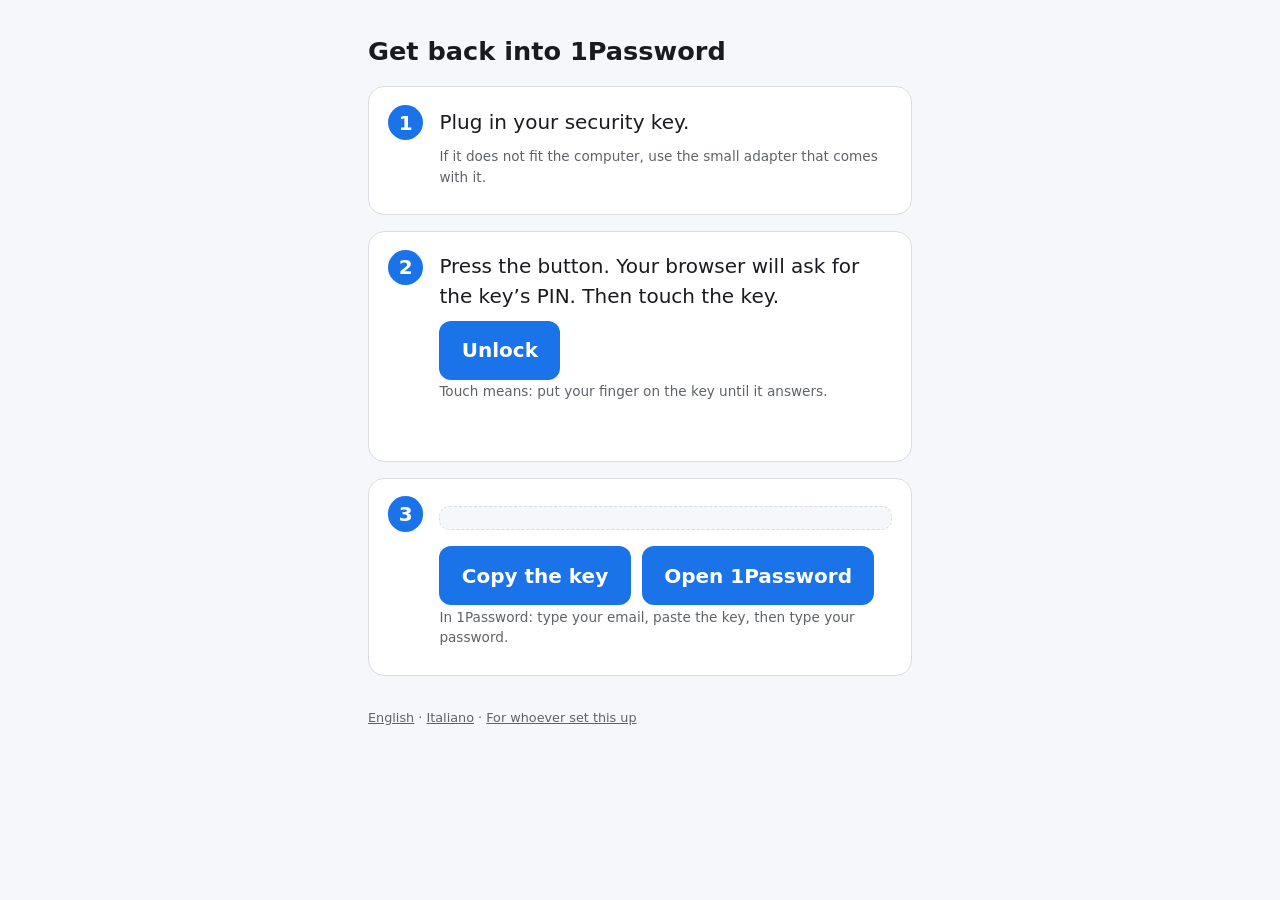
==== recover/box/index.html @ fad72ae8 "recover/box: browser-only way to get the Secret Key, and its set-up page box.js holds the shared cod" ====
<!doctype html>
<html lang="en">
<head>
<meta charset="utf-8">
<meta name="viewport" content="width=device-width, initial-scale=1">
<meta name="robots" content="noindex">
<title>Recover access</title>
<style>
  :root { color-scheme: light dark; --fg:#1b1b1f; --bg:#f6f7fb; --card:#fff; --muted:#5f6368; --accent:#1a73e8; --ok:#137333; --bad:#b3261e; --line:#dadce0; --demo:#fef7e0; }
  @media (prefers-color-scheme: dark) { :root { --fg:#e8eaed; --bg:#16171a; --card:#202124; --muted:#9aa0a6; --accent:#8ab4f8; --ok:#81c995; --bad:#f28b82; --line:#3c4043; --demo:#3b3320; } }
  * { box-sizing: border-box; }
  body { font: 20px/1.5 system-ui, sans-serif; background: var(--bg); color: var(--fg); margin: 0; padding: 16px; }
  main { max-width: 34rem; margin: 1rem auto 3rem; }
  .demo { background: var(--demo); border-radius: 10px; padding: .6rem .9rem; font-size: .8rem; margin-bottom: 1rem; }
  h1 { font-size: 1.6rem; margin: .2rem 0 1rem; }
  .step { display: flex; gap: 1rem; align-items: flex-start; background: var(--card); border: 1px solid var(--line); border-radius: 16px; padding: 1.1rem 1.2rem; margin-bottom: 1rem; }
  .n { flex: none; width: 2.2rem; height: 2.2rem; border-radius: 50%; background: var(--accent); color: #fff; display: grid; place-items: center; font-weight: 700; }
  .step p { margin: .1rem 0 .6rem; }
  .hint { color: var(--muted); font-size: .85rem; margin: 0; }
  button.big, a.big { display: inline-block; font: inherit; font-weight: 600; padding: .9rem 1.4rem; border-radius: 12px; border: 0; background: var(--accent); color: #fff; cursor: pointer; text-decoration: none; }
  button.big[disabled] { opacity: .5; cursor: default; }
  button.quiet { font: inherit; background: transparent; border: 1px solid var(--accent); color: var(--accent); border-radius: 12px; padding: .7rem 1.1rem; cursor: pointer; }
  #msg { min-height: 1.6em; margin-top: .6rem; }
  .ok { color: var(--ok); font-weight: 600; } .bad { color: var(--bad); }
  #keybox { font: 1.05rem ui-monospace, monospace; background: var(--bg); border: 1px dashed var(--line); border-radius: 10px; padding: .7rem .9rem; word-break: break-all; margin: .5rem 0 1rem; }
  .row { display: flex; flex-wrap: wrap; gap: .7rem; }
  footer { color: var(--muted); font-size: .8rem; margin-top: 2rem; }
  footer a { color: var(--muted); }
</style>
</head>
<body>
<main>
  <div class="demo" id="demo"></div>
  <h1 id="title"></h1>

  <div class="step">
    <div class="n">1</div>
    <div><p id="s1"></p><p class="hint" id="h1"></p></div>
  </div>

  <div class="step">
    <div class="n">2</div>
    <div>
      <p id="s2"></p>
      <button class="big" id="go"></button>
      <p class="hint" id="h2"></p>
      <div id="msg" aria-live="polite"></div>
    </div>
  </div>

  <div class="step" id="done" hidden>
    <div class="n">3</div>
    <div>
      <p class="ok" id="okmsg"></p>
      <div id="keybox"></div>
      <div class="row">
        <button class="big" id="copy"></button>
        <a class="big" id="open" href="https://my.1password.com/signin" target="_blank" rel="noopener"></a>
      </div>
      <p class="hint" id="s3"></p>
    </div>
  </div>

  <footer>
    <a href="?lang=en">English</a> · <a href="?lang=it">Italiano</a> ·
    <a href="./" id="adm"></a>
  </footer>
</main>

<script src="box.js"></script>
<script>
const T = {
  en: { demo: 'DEMO: the key shown is fake. Nothing real is stored on this page.',
    title: 'Get back into 1Password',
    s1: 'Plug in your security key.', h1: 'If it does not fit the computer, use the small adapter that comes with it.',
    s2: 'Press the button. Your browser will ask for the key’s PIN. Then touch the key.', go: 'Unlock',
    h2: 'Touch means: put your finger on the key until it answers.',
    wait: 'Waiting for your key…', ok: 'Done!', copy: 'Copy the key', copied: 'Copied ✓',
    open: 'Open 1Password', s3: 'In 1Password: type your email, paste the key, then type your password.',
    adm: 'For whoever set this up',
    e_cancel: 'It was cancelled or took too long. Press Unlock again, and touch the key when it answers.',
    e_nokey: 'This browser or key cannot do this. Try Chrome or Edge, with the key plugged in.',
    e_none: 'Nothing has been set up on this page yet.', e_other: 'Something went wrong: ' },
  it: { demo: 'DEMO: la chiave mostrata è finta. Nessun dato reale è salvato in questa pagina.',
    title: 'Rientra in 1Password',
    s1: 'Inserisci la chiave di sicurezza.', h1: 'Se non entra nel computer, usa il piccolo adattatore in dotazione.',
    s2: 'Premi il pulsante. Il browser chiederà il PIN della chiave. Poi tocca la chiave.', go: 'Sblocca',
    h2: 'Toccare vuol dire appoggiare il dito sulla chiave finché risponde.',
    wait: 'In attesa della chiave…', ok: 'Fatto!', copy: 'Copia la chiave', copied: 'Copiata ✓',
    open: 'Apri 1Password', s3: 'In 1Password: scrivi la tua email, incolla la chiave, poi scrivi la tua password.',
    adm: 'Per chi ha configurato la pagina',
    e_cancel: 'Annullato o troppo lento. Premi di nuovo Sblocca e tocca la chiave quando risponde.',
    e_nokey: 'Questo browser o questa chiave non può farlo. Prova Chrome o Edge, con la chiave inserita.',
    e_none: 'In questa pagina non è ancora stato configurato nulla.', e_other: 'Qualcosa è andato storto: ' }
};
const q = new URLSearchParams(location.search).get('lang');
const lang = T[q] ? q : ((navigator.language || 'en').slice(0, 2) in T ? (navigator.language || 'en').slice(0, 2) : 'en');
const L = T[lang]; document.documentElement.lang = lang;
const $ = (id) => document.getElementById(id);
$('demo').textContent = L.demo; $('demo').hidden = RP !== 'localhost';
$('title').textContent = L.title; document.title = L.title;
$('s1').textContent = L.s1; $('h1').textContent = L.h1; $('s2').textContent = L.s2; $('go').textContent = L.go;
$('h2').textContent = L.h2; $('copy').textContent = L.copy; $('open').textContent = L.open; $('s3').textContent = L.s3; $('adm').textContent = L.adm;
$('adm').href = 'setup.html';
$('go').onclick = async () => {
  const msg = $('msg'); msg.className = ''; msg.textContent = L.wait; $('go').disabled = true; $('done').hidden = true;
  try {
    const box = await loadBox('box.json'); if (!box) { const e = new Error('none'); e.name = 'NoBundle'; throw e; }
    const note = await decryptNote(box, await unlockDataKey(box));
    const m = note.match(SECRET_KEY_RE);
    msg.textContent = ''; $('okmsg').textContent = L.ok; $('keybox').textContent = m ? m[0] : note; $('done').hidden = false;
    $('copy').textContent = L.copy;
    $('copy').onclick = async () => { await navigator.clipboard.writeText(m ? m[0] : note); $('copy').textContent = L.copied; setTimeout(() => navigator.clipboard.writeText(' ').catch(() => {}), 60000); };
  } catch (e) {
    msg.className = 'bad';
    msg.textContent = e.name === 'NoBundle' ? L.e_none
      : (e.name === 'NotAllowedError' || e.name === 'AbortError') ? L.e_cancel
      : (e.name === 'NoPrf' || e.name === 'NotSupportedError' || e.name === 'SecurityError') ? L.e_nokey : L.e_other + (e.message || e.name);
  } finally { $('go').disabled = false; }
};
</script>
</body>
</html>
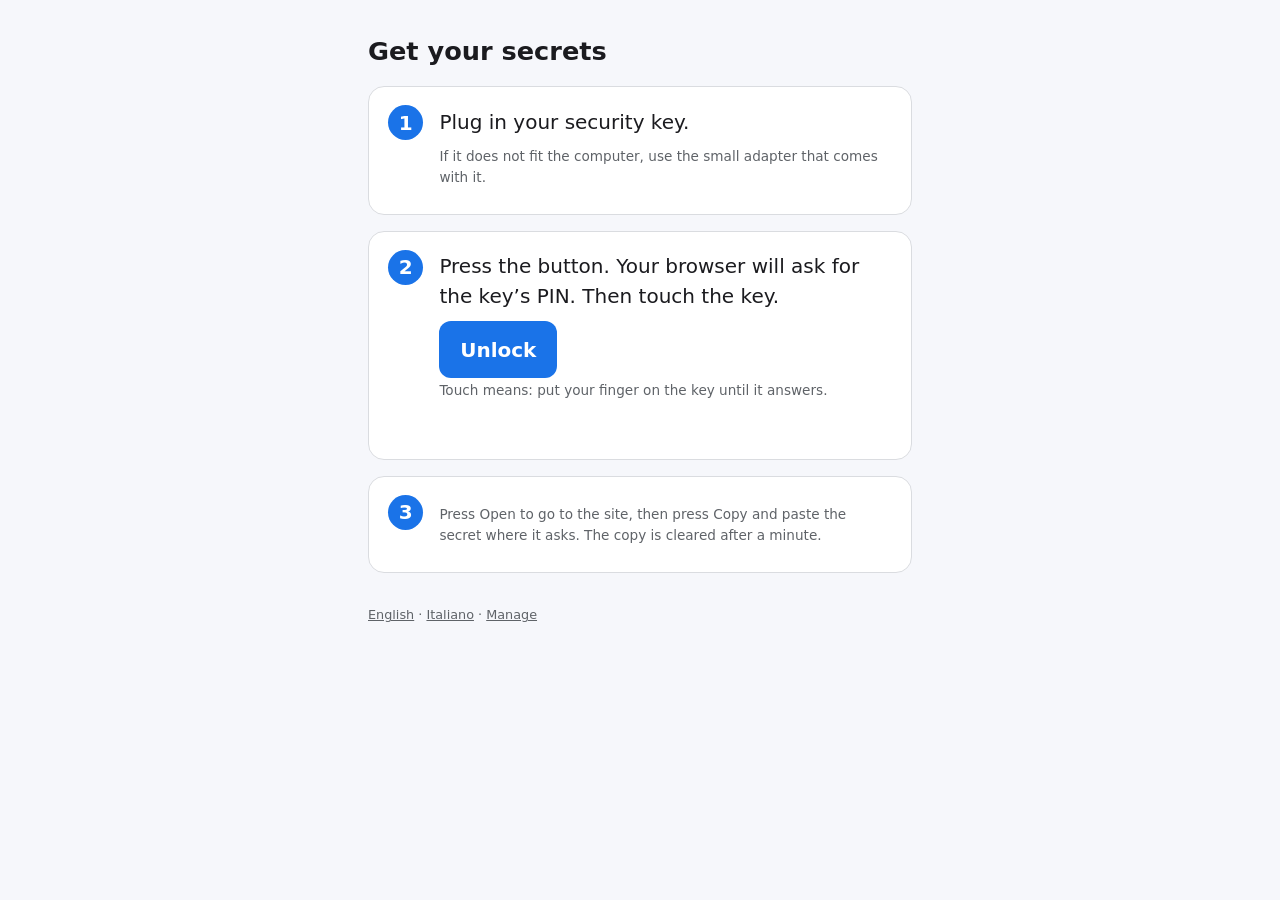
==== commit 275cc31b: "recover/box: many items per box, each with a title, an address and a secret One touch of any enrolle" ====
--- a/recover/box/index.html
+++ b/recover/box/index.html
@@ -4,7 +4,7 @@
 <meta charset="utf-8">
 <meta name="viewport" content="width=device-width, initial-scale=1">
 <meta name="robots" content="noindex">
-<title>Recover access</title>
+<title>Recover box</title>
 <style>
   :root { color-scheme: light dark; --fg:#1b1b1f; --bg:#f6f7fb; --card:#fff; --muted:#5f6368; --accent:#1a73e8; --ok:#137333; --bad:#b3261e; --line:#dadce0; --demo:#fef7e0; }
   @media (prefers-color-scheme: dark) { :root { --fg:#e8eaed; --bg:#16171a; --card:#202124; --muted:#9aa0a6; --accent:#8ab4f8; --ok:#81c995; --bad:#f28b82; --line:#3c4043; --demo:#3b3320; } }
@@ -17,12 +17,13 @@
   .n { flex: none; width: 2.2rem; height: 2.2rem; border-radius: 50%; background: var(--accent); color: #fff; display: grid; place-items: center; font-weight: 700; }
   .step p { margin: .1rem 0 .6rem; }
   .hint { color: var(--muted); font-size: .85rem; margin: 0; }
-  button.big, a.big { display: inline-block; font: inherit; font-weight: 600; padding: .9rem 1.4rem; border-radius: 12px; border: 0; background: var(--accent); color: #fff; cursor: pointer; text-decoration: none; }
+  button.big, a.big { display: inline-block; font: inherit; font-weight: 600; padding: .85rem 1.3rem; border-radius: 12px; border: 0; background: var(--accent); color: #fff; cursor: pointer; text-decoration: none; }
+  a.big.quiet, button.big.quiet { background: transparent; border: 2px solid var(--accent); color: var(--accent); padding: .75rem 1.2rem; }
   button.big[disabled] { opacity: .5; cursor: default; }
-  button.quiet { font: inherit; background: transparent; border: 1px solid var(--accent); color: var(--accent); border-radius: 12px; padding: .7rem 1.1rem; cursor: pointer; }
   #msg { min-height: 1.6em; margin-top: .6rem; }
   .ok { color: var(--ok); font-weight: 600; } .bad { color: var(--bad); }
-  #keybox { font: 1.05rem ui-monospace, monospace; background: var(--bg); border: 1px dashed var(--line); border-radius: 10px; padding: .7rem .9rem; word-break: break-all; margin: .5rem 0 1rem; }
+  .item { border-top: 1px solid var(--line); padding: .9rem 0; } .item:first-child { border-top: 0; padding-top: 0; }
+  .item h3 { margin: 0 0 .5rem; font-size: 1.15rem; }
   .row { display: flex; flex-wrap: wrap; gap: .7rem; }
   footer { color: var(--muted); font-size: .8rem; margin-top: 2rem; }
   footer a { color: var(--muted); }
@@ -30,7 +31,7 @@
 </head>
 <body>
 <main>
-  <div class="demo" id="demo"></div>
+  <div class="demo" id="demo" hidden></div>
   <h1 id="title"></h1>
 
   <div class="step">
@@ -50,72 +51,82 @@
 
   <div class="step" id="done" hidden>
     <div class="n">3</div>
-    <div>
+    <div style="flex:1">
       <p class="ok" id="okmsg"></p>
-      <div id="keybox"></div>
-      <div class="row">
-        <button class="big" id="copy"></button>
-        <a class="big" id="open" href="https://my.1password.com/signin" target="_blank" rel="noopener"></a>
-      </div>
+      <div id="items"></div>
       <p class="hint" id="s3"></p>
     </div>
   </div>
 
   <footer>
     <a href="?lang=en">English</a> · <a href="?lang=it">Italiano</a> ·
-    <a href="./" id="adm"></a>
+    <a href="setup.html" id="adm"></a>
   </footer>
 </main>
 
 <script src="box.js"></script>
 <script>
 const T = {
-  en: { demo: 'DEMO: the key shown is fake. Nothing real is stored on this page.',
-    title: 'Get back into 1Password',
+  en: { demo: 'REHEARSAL on this computer: the values below are dummies.',
+    title: 'Get your secrets',
     s1: 'Plug in your security key.', h1: 'If it does not fit the computer, use the small adapter that comes with it.',
     s2: 'Press the button. Your browser will ask for the key’s PIN. Then touch the key.', go: 'Unlock',
     h2: 'Touch means: put your finger on the key until it answers.',
-    wait: 'Waiting for your key…', ok: 'Done!', copy: 'Copy the key', copied: 'Copied ✓',
-    open: 'Open 1Password', s3: 'In 1Password: type your email, paste the key, then type your password.',
-    adm: 'For whoever set this up',
+    wait: 'Waiting for your key…', ok: 'Done!', copy: 'Copy the secret', copied: 'Copied ✓', open: 'Open',
+    s3: 'Press Open to go to the site, then press Copy and paste the secret where it asks. The copy is cleared after a minute.',
+    adm: 'Manage', empty: 'The box is empty.',
     e_cancel: 'It was cancelled or took too long. Press Unlock again, and touch the key when it answers.',
     e_nokey: 'This browser or key cannot do this. Try Chrome or Edge, with the key plugged in.',
-    e_none: 'Nothing has been set up on this page yet.', e_other: 'Something went wrong: ' },
-  it: { demo: 'DEMO: la chiave mostrata è finta. Nessun dato reale è salvato in questa pagina.',
-    title: 'Rientra in 1Password',
+    e_none: 'Nothing has been set up here yet.', e_other: 'Something went wrong: ' },
+  it: { demo: 'PROVA su questo computer: i valori qui sotto sono finti.',
+    title: 'Recupera i tuoi segreti',
     s1: 'Inserisci la chiave di sicurezza.', h1: 'Se non entra nel computer, usa il piccolo adattatore in dotazione.',
     s2: 'Premi il pulsante. Il browser chiederà il PIN della chiave. Poi tocca la chiave.', go: 'Sblocca',
     h2: 'Toccare vuol dire appoggiare il dito sulla chiave finché risponde.',
-    wait: 'In attesa della chiave…', ok: 'Fatto!', copy: 'Copia la chiave', copied: 'Copiata ✓',
-    open: 'Apri 1Password', s3: 'In 1Password: scrivi la tua email, incolla la chiave, poi scrivi la tua password.',
-    adm: 'Per chi ha configurato la pagina',
+    wait: 'In attesa della chiave…', ok: 'Fatto!', copy: 'Copia il segreto', copied: 'Copiato ✓', open: 'Apri',
+    s3: 'Premi Apri per andare al sito, poi premi Copia e incolla il segreto dove lo chiede. La copia si cancella dopo un minuto.',
+    adm: 'Gestisci', empty: 'La scatola è vuota.',
     e_cancel: 'Annullato o troppo lento. Premi di nuovo Sblocca e tocca la chiave quando risponde.',
     e_nokey: 'Questo browser o questa chiave non può farlo. Prova Chrome o Edge, con la chiave inserita.',
-    e_none: 'In questa pagina non è ancora stato configurato nulla.', e_other: 'Qualcosa è andato storto: ' }
+    e_none: 'Qui non è ancora stato configurato nulla.', e_other: 'Qualcosa è andato storto: ' }
 };
 const q = new URLSearchParams(location.search).get('lang');
-const lang = T[q] ? q : ((navigator.language || 'en').slice(0, 2) in T ? (navigator.language || 'en').slice(0, 2) : 'en');
+const nav = (navigator.language || 'en').slice(0, 2);
+const lang = T[q] ? q : (T[nav] ? nav : 'en');
 const L = T[lang]; document.documentElement.lang = lang;
 const $ = (id) => document.getElementById(id);
-$('demo').textContent = L.demo; $('demo').hidden = RP !== 'localhost';
+if (RP === 'localhost') { $('demo').hidden = false; $('demo').textContent = L.demo; }
 $('title').textContent = L.title; document.title = L.title;
 $('s1').textContent = L.s1; $('h1').textContent = L.h1; $('s2').textContent = L.s2; $('go').textContent = L.go;
-$('h2').textContent = L.h2; $('copy').textContent = L.copy; $('open').textContent = L.open; $('s3').textContent = L.s3; $('adm').textContent = L.adm;
-$('adm').href = 'setup.html';
+$('h2').textContent = L.h2; $('s3').textContent = L.s3; $('adm').textContent = L.adm;
+
+let clearTimer = null;
+function showItems(items) {
+  const box = $('items'); box.textContent = '';
+  if (!items.length) { const p = document.createElement('p'); p.textContent = L.empty; box.appendChild(p); return; }
+  items.forEach((it) => {
+    const wrap = document.createElement('div'); wrap.className = 'item';
+    const h = document.createElement('h3'); h.textContent = it.title || '—'; wrap.appendChild(h);
+    const row = document.createElement('div'); row.className = 'row';
+    const url = safeUrl(it.url);
+    if (url) { const a = document.createElement('a'); a.className = 'big quiet'; a.href = url; a.target = '_blank'; a.rel = 'noopener noreferrer'; a.textContent = L.open + ' ' + new URL(url).host; row.appendChild(a); }
+    const c = document.createElement('button'); c.className = 'big'; c.textContent = L.copy;
+    c.onclick = async () => {
+      await navigator.clipboard.writeText(it.secret); c.textContent = L.copied;
+      clearTimeout(clearTimer); clearTimer = setTimeout(() => { navigator.clipboard.writeText(' ').catch(() => {}); c.textContent = L.copy; }, 60000);
+    };
+    row.appendChild(c); wrap.appendChild(row); box.appendChild(wrap);
+  });
+}
 $('go').onclick = async () => {
   const msg = $('msg'); msg.className = ''; msg.textContent = L.wait; $('go').disabled = true; $('done').hidden = true;
   try {
-    const box = await loadBox('box.json'); if (!box) { const e = new Error('none'); e.name = 'NoBundle'; throw e; }
-    const note = await decryptNote(box, await unlockDataKey(box));
-    const m = note.match(SECRET_KEY_RE);
-    msg.textContent = ''; $('okmsg').textContent = L.ok; $('keybox').textContent = m ? m[0] : note; $('done').hidden = false;
-    $('copy').textContent = L.copy;
-    $('copy').onclick = async () => { await navigator.clipboard.writeText(m ? m[0] : note); $('copy').textContent = L.copied; setTimeout(() => navigator.clipboard.writeText(' ').catch(() => {}), 60000); };
+    const vault = await loadBox('box.json'); if (!vault) { const e = new Error('none'); e.name = 'NoBundle'; throw e; }
+    const items = await listItems(vault, await unlockVault(vault));
+    msg.textContent = ''; $('okmsg').textContent = L.ok; showItems(items); $('done').hidden = false;
   } catch (e) {
     msg.className = 'bad';
-    msg.textContent = e.name === 'NoBundle' ? L.e_none
-      : (e.name === 'NotAllowedError' || e.name === 'AbortError') ? L.e_cancel
-      : (e.name === 'NoPrf' || e.name === 'NotSupportedError' || e.name === 'SecurityError') ? L.e_nokey : L.e_other + (e.message || e.name);
+    msg.textContent = e.name === 'NoBundle' ? L.e_none : niceError(e, L);
   } finally { $('go').disabled = false; }
 };
 </script>
